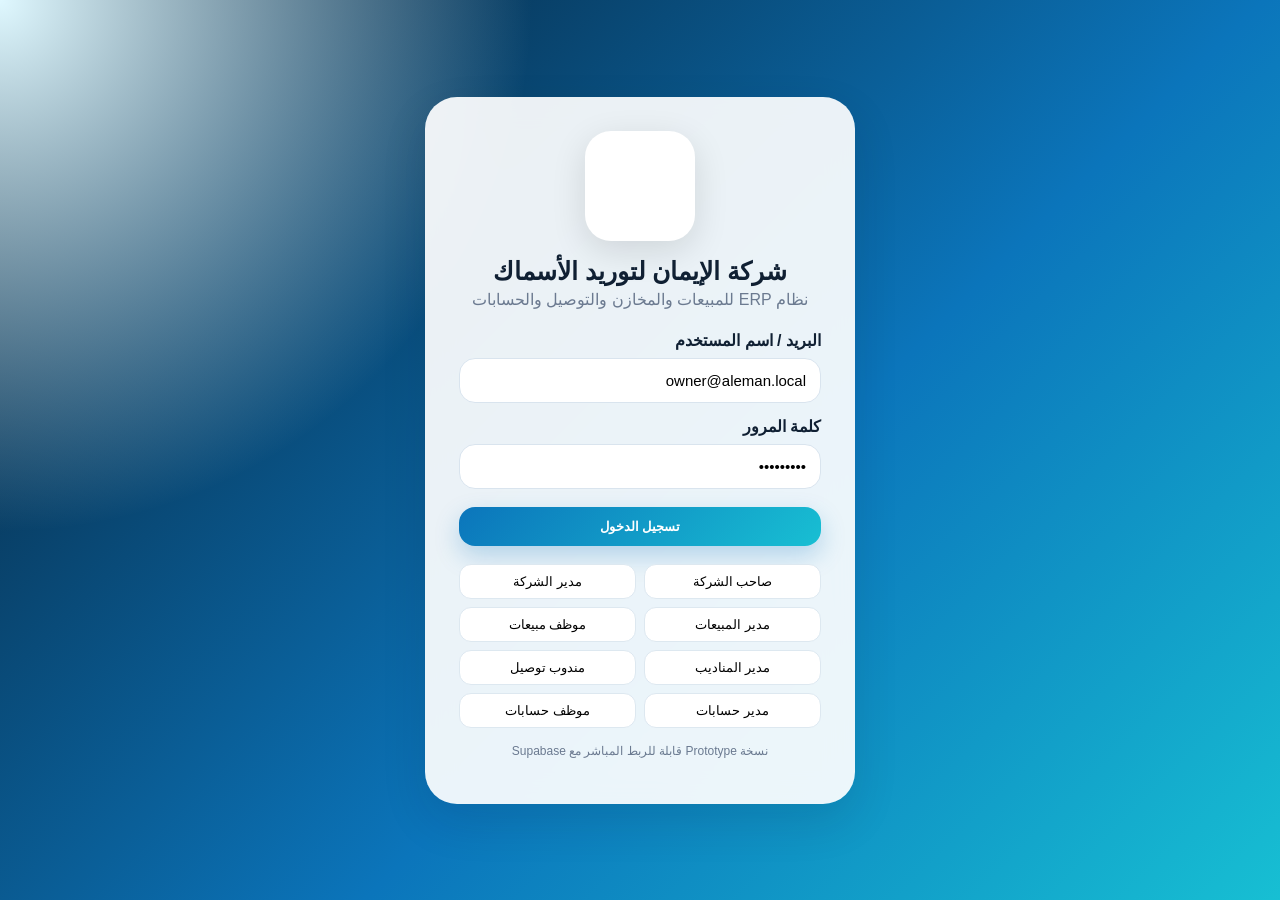
==== index.html @ 382d9df4 "Add files via upload" ====
<!doctype html><html lang="ar" dir="rtl"><head><meta charset="utf-8"><meta name="viewport" content="width=device-width,initial-scale=1"><title>شركة الإيمان | تسجيل الدخول</title><link rel="stylesheet" href="css/style.css"></head><body class="login-body"><main class="login-card"><div class="brand"><img src="assets/logo.png"><h1>شركة الإيمان لتوريد الأسماك</h1><p>نظام ERP للمبيعات والمخازن والتوصيل والحسابات</p></div><form id="loginForm"><label>البريد / اسم المستخدم</label><input class="input" id="username" value="owner@aleman.local"><label>كلمة المرور</label><input class="input" id="password" type="password" value="Owner@123"><button class="btn" style="width:100%;margin-top:18px">تسجيل الدخول</button></form><div class="demo-users" id="demoUsers"></div><p style="font-size:12px;color:#6b7a90;text-align:center;margin-top:16px">نسخة Prototype قابلة للربط المباشر مع Supabase</p></main><script src="js/data.js"></script><script src="js/login.js"></script></body></html>
---- css/style.css ----
:root{--navy:#071a2c;--blue:#0b75bb;--cyan:#18bfd3;--gold:#f2b84b;--bg:#f4f8fb;--card:#ffffff;--text:#102033;--muted:#6b7a90;--danger:#e5484d;--ok:#1ca672;--shadow:0 18px 45px rgba(7,26,44,.12);--radius:24px}*{box-sizing:border-box}body{margin:0;font-family:Tahome,Arial,'Segoe UI',sans-serif;background:var(--bg);color:var(--text);direction:rtl}a{color:inherit;text-decoration:none}.login-body{min-height:100vh;display:grid;place-items:center;background:radial-gradient(circle at top left,#dff8ff,transparent 34%),linear-gradient(135deg,#071a2c,#0b75bb 58%,#17bfd3)}.login-card{width:min(430px,92vw);background:rgba(255,255,255,.92);padding:34px;border-radius:32px;box-shadow:var(--shadow);backdrop-filter:blur(14px)}.brand{text-align:center}.brand img{width:110px;height:110px;object-fit:contain;border-radius:26px;background:#fff;padding:10px;box-shadow:0 10px 35px rgba(0,0,0,.12)}.brand h1{margin:12px 0 4px;font-size:25px}.brand p{margin:0 0 22px;color:var(--muted)}label{display:block;margin:14px 0 8px;font-weight:700}.input,select,textarea{width:100%;border:1px solid #d9e4ee;background:#fff;border-radius:16px;padding:13px 14px;font-size:15px;outline:none}textarea{min-height:88px}.btn{border:0;border-radius:16px;padding:12px 18px;font-weight:800;cursor:pointer;background:linear-gradient(135deg,var(--blue),var(--cyan));color:white;box-shadow:0 10px 25px rgba(11,117,187,.25)}.btn.secondary{background:#edf4f9;color:var(--navy);box-shadow:none}.btn.gold{background:linear-gradient(135deg,#f2b84b,#f59e0b);color:#061323}.btn.danger{background:var(--danger)}.demo-users{display:grid;grid-template-columns:repeat(2,1fr);gap:8px;margin-top:18px}.demo-users button{padding:9px;border:1px solid #dde8f0;background:#fff;border-radius:12px;cursor:pointer}.app{display:grid;grid-template-columns:292px 1fr;min-height:100vh}.sidebar{background:linear-gradient(180deg,var(--navy),#082c4c);color:white;padding:22px;position:sticky;top:0;height:100vh;overflow:auto}.side-logo{display:flex;align-items:center;gap:12px;margin-bottom:24px}.side-logo img{width:56px;height:56px;object-fit:contain;background:white;border-radius:16px;padding:6px}.side-logo h2{font-size:17px;margin:0}.side-logo span{font-size:12px;color:#a9d7f4}.nav{display:grid;gap:7px}.nav button{width:100%;border:0;background:transparent;color:#d8edf9;text-align:right;border-radius:16px;padding:12px 14px;cursor:pointer;font-weight:700}.nav button:hover,.nav button.active{background:rgba(255,255,255,.13);color:white}.main{padding:24px;overflow:hidden}.topbar{display:flex;justify-content:space-between;align-items:center;gap:14px;margin-bottom:20px}.topbar h1{margin:0;font-size:26px}.user-chip{display:flex;align-items:center;gap:10px;background:#fff;padding:10px 12px;border-radius:999px;box-shadow:var(--shadow)}.grid{display:grid;grid-template-columns:repeat(4,minmax(160px,1fr));gap:16px}.card{background:var(--card);border-radius:var(--radius);box-shadow:var(--shadow);padding:20px;border:1px solid #e9f0f6}.kpi strong{display:block;font-size:30px;margin-top:6px}.kpi span{color:var(--muted)}.section{display:none}.section.active{display:block}.toolbar{display:flex;gap:10px;flex-wrap:wrap;margin:14px 0}.table-wrap{overflow:auto;background:white;border-radius:22px;box-shadow:var(--shadow)}table{width:100%;border-collapse:collapse;min-width:860px}th,td{padding:13px 14px;border-bottom:1px solid #edf2f6;text-align:right;vertical-align:top}th{background:#f0f7fc;color:#0b3b5c;position:sticky;top:0}.badge{display:inline-flex;padding:5px 10px;border-radius:999px;font-size:12px;font-weight:800;background:#e6f7ff;color:#08719b}.badge.ok{background:#e8fff4;color:#0b8057}.badge.warn{background:#fff6dc;color:#966400}.badge.danger{background:#ffe9e9;color:#b4232a}.modal{position:fixed;inset:0;background:rgba(7,26,44,.55);display:none;place-items:center;padding:20px;z-index:9}.modal.show{display:grid}.modal-content{width:min(840px,96vw);max-height:90vh;overflow:auto;background:#fff;border-radius:28px;padding:22px;box-shadow:var(--shadow)}.form-grid{display:grid;grid-template-columns:repeat(2,1fr);gap:12px}.invoice-paper,.contract-paper{background:#fff;padding:34px;border-radius:12px;color:#111;max-width:900px;margin:auto}.print-only{display:none}@media(max-width:980px){.app{grid-template-columns:1fr}.sidebar{height:auto;position:relative;border-radius:0 0 28px 28px}.nav{grid-template-columns:repeat(2,1fr)}.main{padding:14px}.grid{grid-template-columns:repeat(2,1fr)}.topbar{align-items:flex-start;flex-direction:column}.form-grid{grid-template-columns:1fr}}@media(max-width:520px){.grid{grid-template-columns:1fr}.nav{grid-template-columns:1fr}.demo-users{grid-template-columns:1fr}.card{padding:16px}.topbar h1{font-size:21px}}@media print{body{background:white}.sidebar,.topbar,.toolbar,.no-print{display:none!important}.app{display:block}.main{padding:0}.section{display:block}.card{box-shadow:none;border:0}.print-only{display:block}.screen-only{display:none!important}.invoice-paper,.contract-paper{box-shadow:none;border:0;padding:0}table{min-width:0}th{position:static}}
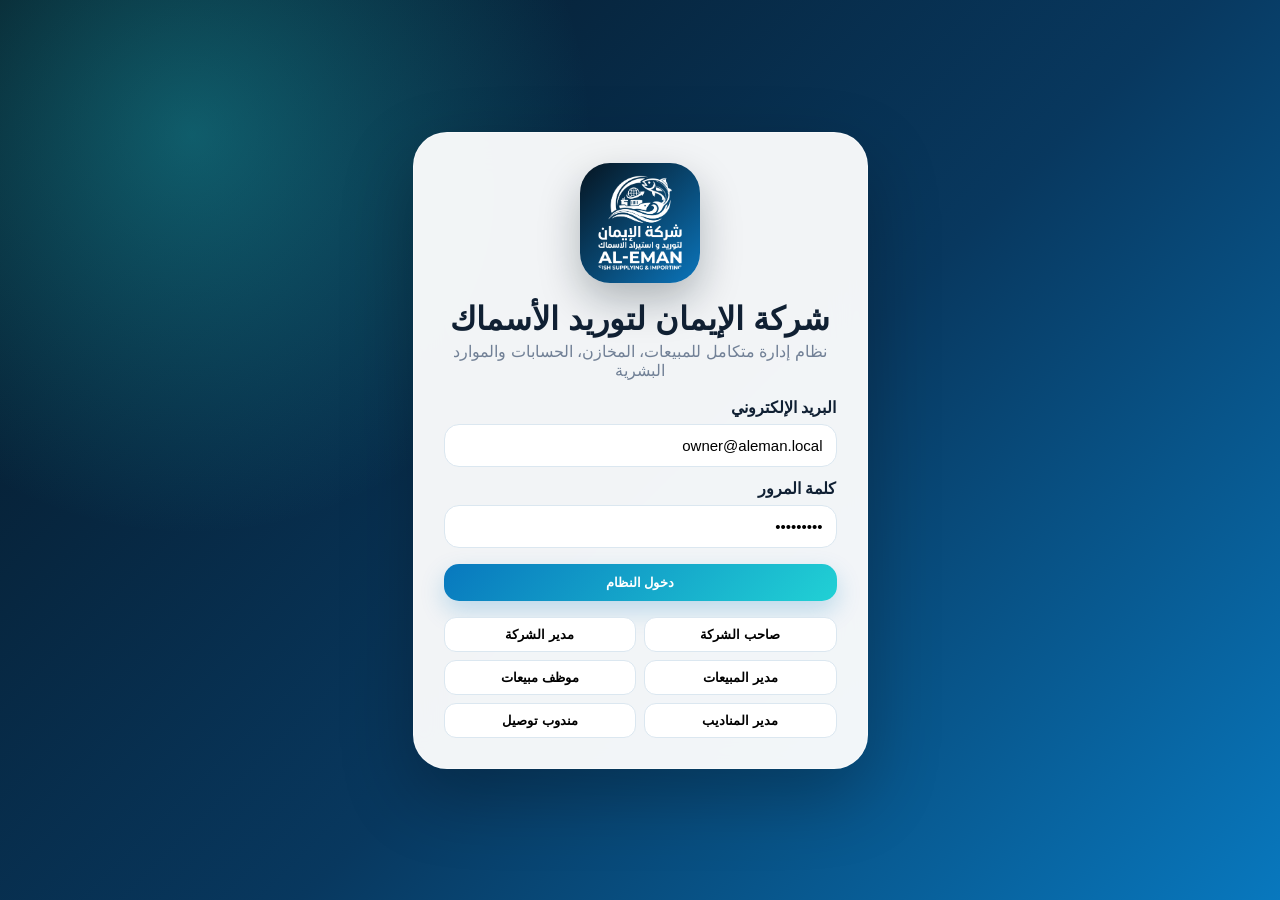
==== commit 5a504b7c: "Add files via upload" ====
--- a/index.html
+++ b/index.html
@@ -1 +1 @@
-<!doctype html><html lang="ar" dir="rtl"><head><meta charset="utf-8"><meta name="viewport" content="width=device-width,initial-scale=1"><title>شركة الإيمان | تسجيل الدخول</title><link rel="stylesheet" href="css/style.css"></head><body class="login-body"><main class="login-card"><div class="brand"><img src="assets/logo.png"><h1>شركة الإيمان لتوريد الأسماك</h1><p>نظام ERP للمبيعات والمخازن والتوصيل والحسابات</p></div><form id="loginForm"><label>البريد / اسم المستخدم</label><input class="input" id="username" value="owner@aleman.local"><label>كلمة المرور</label><input class="input" id="password" type="password" value="Owner@123"><button class="btn" style="width:100%;margin-top:18px">تسجيل الدخول</button></form><div class="demo-users" id="demoUsers"></div><p style="font-size:12px;color:#6b7a90;text-align:center;margin-top:16px">نسخة Prototype قابلة للربط المباشر مع Supabase</p></main><script src="js/data.js"></script><script src="js/login.js"></script></body></html>+<!doctype html><html lang="ar" dir="rtl"><head><meta charset="utf-8"><meta name="viewport" content="width=device-width,initial-scale=1"><title>الإيمان ERP | Login</title><link rel="stylesheet" href="css/style.css"></head><body class="login-body"><main class="login-card"><div class="brand"><img src="assets/logo.png"><h1>شركة الإيمان لتوريد الأسماك</h1><p>نظام إدارة متكامل للمبيعات، المخازن، الحسابات والموارد البشرية</p></div><form id="loginForm"><label>البريد الإلكتروني</label><input id="username" class="input" value="owner@aleman.local"><label>كلمة المرور</label><input id="password" class="input" type="password" value="Owner@123"><button class="btn" style="width:100%;margin-top:16px">دخول النظام</button></form><div id="demoUsers" class="demo-users"></div></main><script src="js/data.js"></script><script src="js/login.js"></script></body></html>
--- a/css/style.css
+++ b/css/style.css
@@ -1,2 +1,2 @@
 
-:root{--navy:#071a2c;--blue:#0b75bb;--cyan:#18bfd3;--gold:#f2b84b;--bg:#f4f8fb;--card:#ffffff;--text:#102033;--muted:#6b7a90;--danger:#e5484d;--ok:#1ca672;--shadow:0 18px 45px rgba(7,26,44,.12);--radius:24px}*{box-sizing:border-box}body{margin:0;font-family:Tahome,Arial,'Segoe UI',sans-serif;background:var(--bg);color:var(--text);direction:rtl}a{color:inherit;text-decoration:none}.login-body{min-height:100vh;display:grid;place-items:center;background:radial-gradient(circle at top left,#dff8ff,transparent 34%),linear-gradient(135deg,#071a2c,#0b75bb 58%,#17bfd3)}.login-card{width:min(430px,92vw);background:rgba(255,255,255,.92);padding:34px;border-radius:32px;box-shadow:var(--shadow);backdrop-filter:blur(14px)}.brand{text-align:center}.brand img{width:110px;height:110px;object-fit:contain;border-radius:26px;background:#fff;padding:10px;box-shadow:0 10px 35px rgba(0,0,0,.12)}.brand h1{margin:12px 0 4px;font-size:25px}.brand p{margin:0 0 22px;color:var(--muted)}label{display:block;margin:14px 0 8px;font-weight:700}.input,select,textarea{width:100%;border:1px solid #d9e4ee;background:#fff;border-radius:16px;padding:13px 14px;font-size:15px;outline:none}textarea{min-height:88px}.btn{border:0;border-radius:16px;padding:12px 18px;font-weight:800;cursor:pointer;background:linear-gradient(135deg,var(--blue),var(--cyan));color:white;box-shadow:0 10px 25px rgba(11,117,187,.25)}.btn.secondary{background:#edf4f9;color:var(--navy);box-shadow:none}.btn.gold{background:linear-gradient(135deg,#f2b84b,#f59e0b);color:#061323}.btn.danger{background:var(--danger)}.demo-users{display:grid;grid-template-columns:repeat(2,1fr);gap:8px;margin-top:18px}.demo-users button{padding:9px;border:1px solid #dde8f0;background:#fff;border-radius:12px;cursor:pointer}.app{display:grid;grid-template-columns:292px 1fr;min-height:100vh}.sidebar{background:linear-gradient(180deg,var(--navy),#082c4c);color:white;padding:22px;position:sticky;top:0;height:100vh;overflow:auto}.side-logo{display:flex;align-items:center;gap:12px;margin-bottom:24px}.side-logo img{width:56px;height:56px;object-fit:contain;background:white;border-radius:16px;padding:6px}.side-logo h2{font-size:17px;margin:0}.side-logo span{font-size:12px;color:#a9d7f4}.nav{display:grid;gap:7px}.nav button{width:100%;border:0;background:transparent;color:#d8edf9;text-align:right;border-radius:16px;padding:12px 14px;cursor:pointer;font-weight:700}.nav button:hover,.nav button.active{background:rgba(255,255,255,.13);color:white}.main{padding:24px;overflow:hidden}.topbar{display:flex;justify-content:space-between;align-items:center;gap:14px;margin-bottom:20px}.topbar h1{margin:0;font-size:26px}.user-chip{display:flex;align-items:center;gap:10px;background:#fff;padding:10px 12px;border-radius:999px;box-shadow:var(--shadow)}.grid{display:grid;grid-template-columns:repeat(4,minmax(160px,1fr));gap:16px}.card{background:var(--card);border-radius:var(--radius);box-shadow:var(--shadow);padding:20px;border:1px solid #e9f0f6}.kpi strong{display:block;font-size:30px;margin-top:6px}.kpi span{color:var(--muted)}.section{display:none}.section.active{display:block}.toolbar{display:flex;gap:10px;flex-wrap:wrap;margin:14px 0}.table-wrap{overflow:auto;background:white;border-radius:22px;box-shadow:var(--shadow)}table{width:100%;border-collapse:collapse;min-width:860px}th,td{padding:13px 14px;border-bottom:1px solid #edf2f6;text-align:right;vertical-align:top}th{background:#f0f7fc;color:#0b3b5c;position:sticky;top:0}.badge{display:inline-flex;padding:5px 10px;border-radius:999px;font-size:12px;font-weight:800;background:#e6f7ff;color:#08719b}.badge.ok{background:#e8fff4;color:#0b8057}.badge.warn{background:#fff6dc;color:#966400}.badge.danger{background:#ffe9e9;color:#b4232a}.modal{position:fixed;inset:0;background:rgba(7,26,44,.55);display:none;place-items:center;padding:20px;z-index:9}.modal.show{display:grid}.modal-content{width:min(840px,96vw);max-height:90vh;overflow:auto;background:#fff;border-radius:28px;padding:22px;box-shadow:var(--shadow)}.form-grid{display:grid;grid-template-columns:repeat(2,1fr);gap:12px}.invoice-paper,.contract-paper{background:#fff;padding:34px;border-radius:12px;color:#111;max-width:900px;margin:auto}.print-only{display:none}@media(max-width:980px){.app{grid-template-columns:1fr}.sidebar{height:auto;position:relative;border-radius:0 0 28px 28px}.nav{grid-template-columns:repeat(2,1fr)}.main{padding:14px}.grid{grid-template-columns:repeat(2,1fr)}.topbar{align-items:flex-start;flex-direction:column}.form-grid{grid-template-columns:1fr}}@media(max-width:520px){.grid{grid-template-columns:1fr}.nav{grid-template-columns:1fr}.demo-users{grid-template-columns:1fr}.card{padding:16px}.topbar h1{font-size:21px}}@media print{body{background:white}.sidebar,.topbar,.toolbar,.no-print{display:none!important}.app{display:block}.main{padding:0}.section{display:block}.card{box-shadow:none;border:0}.print-only{display:block}.screen-only{display:none!important}.invoice-paper,.contract-paper{box-shadow:none;border:0;padding:0}table{min-width:0}th{position:static}}
+:root{--ink:#061521;--navy:#071b31;--blue:#0878be;--aqua:#21d1d5;--gold:#f5bd4b;--bg:#f4f8fb;--card:#fff;--muted:#718096;--line:#e6eef5;--ok:#12a76b;--bad:#e5484d;--warn:#d99000;--shadow:0 18px 50px rgba(7,27,49,.12);--radius:24px}*{box-sizing:border-box}body{margin:0;font-family:'Segoe UI',Tahoma,Arial,sans-serif;background:linear-gradient(180deg,#f6fbff,#eef5f9);color:#102033;direction:rtl}button,input,select,textarea{font-family:inherit}.login-body{min-height:100vh;display:grid;place-items:center;padding:18px;background:radial-gradient(circle at 15% 15%,rgba(33,209,213,.35),transparent 30%),linear-gradient(135deg,#061521,#08385f 55%,#0878be)}.login-card{width:min(455px,96vw);background:rgba(255,255,255,.95);border:1px solid rgba(255,255,255,.45);padding:30px;border-radius:34px;box-shadow:0 28px 70px rgba(0,0,0,.25);backdrop-filter:blur(18px)}.brand{text-align:center}.brand img{width:120px;height:120px;object-fit:contain;background:linear-gradient(135deg,#061521,#0b75bb);border-radius:30px;padding:12px;box-shadow:0 18px 40px rgba(6,21,33,.28)}.brand h1{margin:13px 0 4px}.brand p{margin:0 0 18px;color:var(--muted)}label{display:block;margin:12px 0 7px;font-weight:800}.input,select,textarea{width:100%;border:1px solid #dbe7f0;background:#fff;border-radius:15px;padding:12px 13px;font-size:15px;outline:none}textarea{min-height:90px}.btn{border:0;border-radius:15px;padding:11px 16px;font-weight:900;cursor:pointer;color:white;background:linear-gradient(135deg,var(--blue),var(--aqua));box-shadow:0 10px 24px rgba(8,120,190,.23)}.btn.secondary{background:#edf5fa;color:var(--navy);box-shadow:none}.btn.gold{background:linear-gradient(135deg,#f5bd4b,#ef9200);color:#061521}.btn.danger{background:var(--bad)}.demo-users{display:grid;grid-template-columns:repeat(2,1fr);gap:8px;margin-top:16px}.demo-users button{border:1px solid #dbe7f0;background:#fff;padding:9px;border-radius:12px;cursor:pointer;font-weight:700}.app{display:grid;grid-template-columns:300px 1fr;min-height:100vh}.sidebar{height:100vh;position:sticky;top:0;overflow:auto;color:white;padding:22px;background:radial-gradient(circle at top right,rgba(33,209,213,.22),transparent 30%),linear-gradient(180deg,#061521,#082946)}.side-logo{display:flex;gap:12px;align-items:center;margin-bottom:22px}.side-logo img{width:62px;height:62px;object-fit:contain;background:linear-gradient(135deg,#061521,#0b75bb);border:1px solid rgba(255,255,255,.18);padding:7px;border-radius:18px}.side-logo h2{font-size:17px;margin:0}.side-logo span{display:block;color:#9edaf2;font-size:12px}.nav{display:grid;gap:7px}.nav button{border:0;background:transparent;color:#d5ebf7;text-align:right;border-radius:16px;padding:12px 14px;cursor:pointer;font-weight:800}.nav button:hover,.nav button.active{background:rgba(255,255,255,.12);color:#fff}.main{padding:24px;overflow:hidden}.topbar{display:flex;justify-content:space-between;align-items:center;gap:14px;margin-bottom:18px}.topbar h1{margin:0;font-size:27px}.chip{display:flex;align-items:center;gap:10px;background:#fff;border:1px solid var(--line);border-radius:999px;padding:9px 12px;box-shadow:var(--shadow)}.grid{display:grid;grid-template-columns:repeat(4,minmax(160px,1fr));gap:16px}.grid2{display:grid;grid-template-columns:1.1fr .9fr;gap:16px}.card{background:#fff;border:1px solid var(--line);border-radius:var(--radius);box-shadow:var(--shadow);padding:19px}.kpi span{color:var(--muted);font-weight:700}.kpi strong{display:block;font-size:30px;margin-top:6px}.section{display:none}.section.active{display:block}.toolbar{display:flex;gap:10px;flex-wrap:wrap;margin:13px 0}.table-wrap{overflow:auto;background:white;border:1px solid var(--line);border-radius:22px;box-shadow:var(--shadow)}table{width:100%;border-collapse:collapse;min-width:900px}th,td{padding:12px 13px;border-bottom:1px solid #edf2f6;text-align:right;vertical-align:top}th{background:#eef7fd;color:#06355a;font-weight:900;position:sticky;top:0}.badge{display:inline-flex;border-radius:999px;padding:5px 10px;font-size:12px;font-weight:900;background:#eaf7ff;color:#056b9b}.badge.ok{background:#e6fff4;color:#087850}.badge.warn{background:#fff4d6;color:#946000}.badge.danger{background:#ffe6e6;color:#b4232a}.modal{display:none;place-items:center;position:fixed;inset:0;background:rgba(6,21,33,.62);z-index:20;padding:18px}.modal.show{display:grid}.modal-content{background:#fff;width:min(950px,96vw);max-height:90vh;overflow:auto;border-radius:28px;padding:22px;box-shadow:0 25px 75px rgba(0,0,0,.3)}.form-grid{display:grid;grid-template-columns:repeat(2,1fr);gap:12px}.print-area{display:none}.paper{background:#fff;max-width:900px;margin:0 auto;padding:34px;color:#111}.paper-logo{width:95px;height:95px;object-fit:contain;background:linear-gradient(135deg,#061521,#0b75bb);padding:8px;border-radius:18px}.mini-chart{display:grid;gap:10px}.bar{height:12px;border-radius:20px;background:#e7f1f8;overflow:hidden}.bar i{display:block;height:100%;background:linear-gradient(90deg,var(--blue),var(--aqua))}.mobile-cards{display:none}@media(max-width:1000px){.app{grid-template-columns:1fr}.sidebar{height:auto;position:relative;border-radius:0 0 28px 28px}.nav{grid-template-columns:repeat(2,1fr)}.main{padding:14px}.grid{grid-template-columns:repeat(2,1fr)}.grid2{grid-template-columns:1fr}.form-grid{grid-template-columns:1fr}.topbar{align-items:flex-start;flex-direction:column}}@media(max-width:560px){.grid{grid-template-columns:1fr}.nav{grid-template-columns:1fr}.demo-users{grid-template-columns:1fr}.topbar h1{font-size:22px}.table-wrap table{display:none}.mobile-cards{display:grid;gap:12px}.mobile-cards .mcard{border:1px solid var(--line);border-radius:18px;padding:13px;background:white;box-shadow:var(--shadow)}}@media print{body{background:white}.sidebar,.topbar,.toolbar,.no-print,.section{display:none!important}.app{display:block}.main{padding:0}.print-area{display:block}.paper{padding:0}.paper table{min-width:0}.paper-logo{background:#06213a!important}th{position:static}}
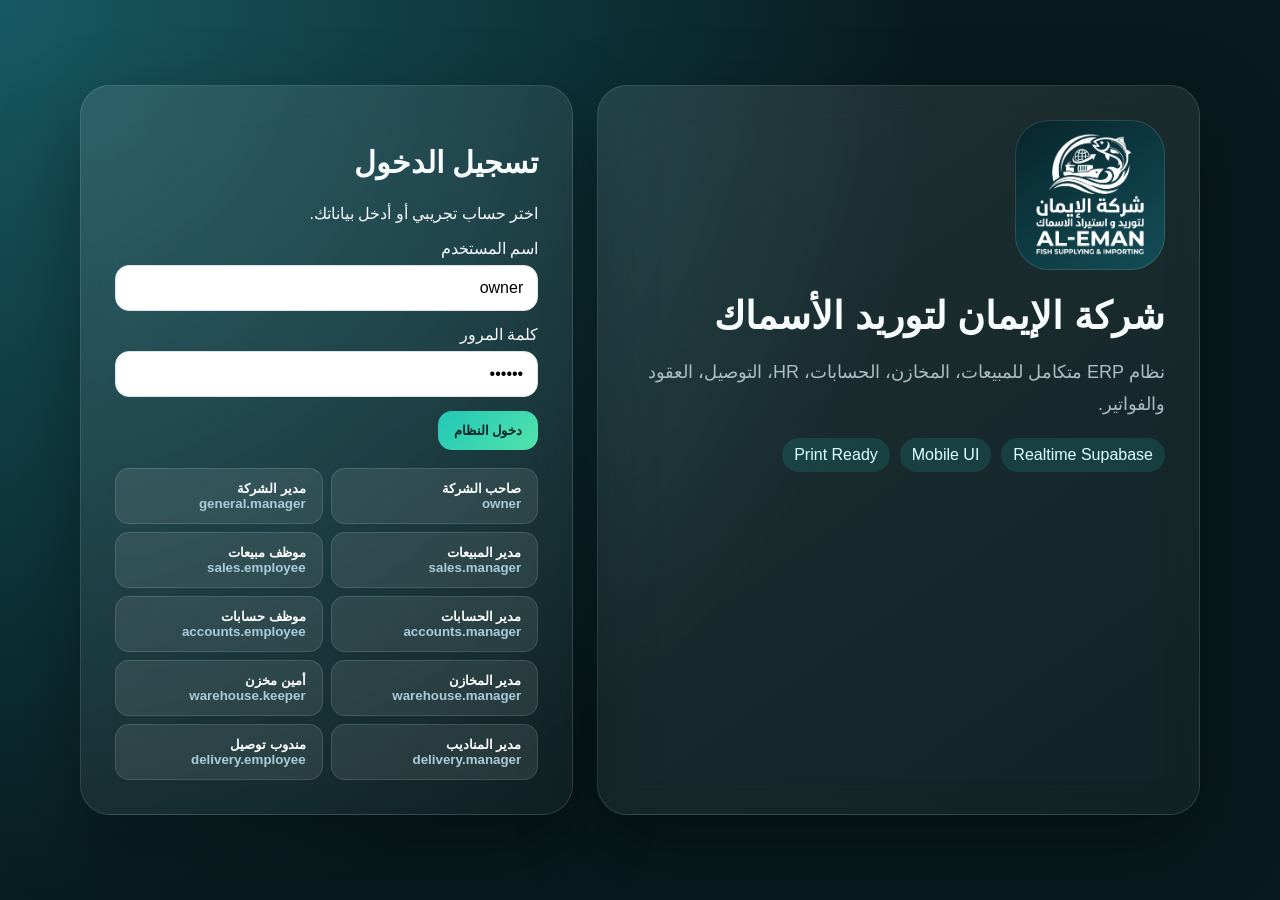
==== commit 0826cc6f: "Add files via upload" ====
--- a/index.html
+++ b/index.html
@@ -1 +1 @@
-<!doctype html><html lang="ar" dir="rtl"><head><meta charset="utf-8"><meta name="viewport" content="width=device-width,initial-scale=1"><title>الإيمان ERP | Login</title><link rel="stylesheet" href="css/style.css"></head><body class="login-body"><main class="login-card"><div class="brand"><img src="assets/logo.png"><h1>شركة الإيمان لتوريد الأسماك</h1><p>نظام إدارة متكامل للمبيعات، المخازن، الحسابات والموارد البشرية</p></div><form id="loginForm"><label>البريد الإلكتروني</label><input id="username" class="input" value="owner@aleman.local"><label>كلمة المرور</label><input id="password" class="input" type="password" value="Owner@123"><button class="btn" style="width:100%;margin-top:16px">دخول النظام</button></form><div id="demoUsers" class="demo-users"></div></main><script src="js/data.js"></script><script src="js/login.js"></script></body></html>+<!doctype html><html lang="ar" dir="rtl"><head><meta charset="utf-8"><meta name="viewport" content="width=device-width,initial-scale=1"><title>شركة الإيمان ERP</title><link rel="stylesheet" href="css/style.css"></head><body class="login-body"><main class="login-shell"><section class="brand-panel"><div class="logo-card"><img src="assets/logo.png" alt="شركة الإيمان"></div><h1>شركة الإيمان لتوريد الأسماك</h1><p>نظام ERP متكامل للمبيعات، المخازن، الحسابات، HR، التوصيل، العقود والفواتير.</p><div class="chips"><span>Realtime Supabase</span><span>Mobile UI</span><span>Print Ready</span></div></section><section class="login-card"><h2>تسجيل الدخول</h2><p>اختر حساب تجريبي أو أدخل بياناتك.</p><form id="loginForm"><label>اسم المستخدم</label><input id="username" value="owner" required><label>كلمة المرور</label><input id="password" type="password" value="123456" required><button>دخول النظام</button></form><div class="demo-users" id="demoUsers"></div></section></main><script src="js/seed-data.js"></script><script src="js/auth.js"></script></body></html>
--- a/css/style.css
+++ b/css/style.css
@@ -1,2 +1,4 @@
-
-:root{--ink:#061521;--navy:#071b31;--blue:#0878be;--aqua:#21d1d5;--gold:#f5bd4b;--bg:#f4f8fb;--card:#fff;--muted:#718096;--line:#e6eef5;--ok:#12a76b;--bad:#e5484d;--warn:#d99000;--shadow:0 18px 50px rgba(7,27,49,.12);--radius:24px}*{box-sizing:border-box}body{margin:0;font-family:'Segoe UI',Tahoma,Arial,sans-serif;background:linear-gradient(180deg,#f6fbff,#eef5f9);color:#102033;direction:rtl}button,input,select,textarea{font-family:inherit}.login-body{min-height:100vh;display:grid;place-items:center;padding:18px;background:radial-gradient(circle at 15% 15%,rgba(33,209,213,.35),transparent 30%),linear-gradient(135deg,#061521,#08385f 55%,#0878be)}.login-card{width:min(455px,96vw);background:rgba(255,255,255,.95);border:1px solid rgba(255,255,255,.45);padding:30px;border-radius:34px;box-shadow:0 28px 70px rgba(0,0,0,.25);backdrop-filter:blur(18px)}.brand{text-align:center}.brand img{width:120px;height:120px;object-fit:contain;background:linear-gradient(135deg,#061521,#0b75bb);border-radius:30px;padding:12px;box-shadow:0 18px 40px rgba(6,21,33,.28)}.brand h1{margin:13px 0 4px}.brand p{margin:0 0 18px;color:var(--muted)}label{display:block;margin:12px 0 7px;font-weight:800}.input,select,textarea{width:100%;border:1px solid #dbe7f0;background:#fff;border-radius:15px;padding:12px 13px;font-size:15px;outline:none}textarea{min-height:90px}.btn{border:0;border-radius:15px;padding:11px 16px;font-weight:900;cursor:pointer;color:white;background:linear-gradient(135deg,var(--blue),var(--aqua));box-shadow:0 10px 24px rgba(8,120,190,.23)}.btn.secondary{background:#edf5fa;color:var(--navy);box-shadow:none}.btn.gold{background:linear-gradient(135deg,#f5bd4b,#ef9200);color:#061521}.btn.danger{background:var(--bad)}.demo-users{display:grid;grid-template-columns:repeat(2,1fr);gap:8px;margin-top:16px}.demo-users button{border:1px solid #dbe7f0;background:#fff;padding:9px;border-radius:12px;cursor:pointer;font-weight:700}.app{display:grid;grid-template-columns:300px 1fr;min-height:100vh}.sidebar{height:100vh;position:sticky;top:0;overflow:auto;color:white;padding:22px;background:radial-gradient(circle at top right,rgba(33,209,213,.22),transparent 30%),linear-gradient(180deg,#061521,#082946)}.side-logo{display:flex;gap:12px;align-items:center;margin-bottom:22px}.side-logo img{width:62px;height:62px;object-fit:contain;background:linear-gradient(135deg,#061521,#0b75bb);border:1px solid rgba(255,255,255,.18);padding:7px;border-radius:18px}.side-logo h2{font-size:17px;margin:0}.side-logo span{display:block;color:#9edaf2;font-size:12px}.nav{display:grid;gap:7px}.nav button{border:0;background:transparent;color:#d5ebf7;text-align:right;border-radius:16px;padding:12px 14px;cursor:pointer;font-weight:800}.nav button:hover,.nav button.active{background:rgba(255,255,255,.12);color:#fff}.main{padding:24px;overflow:hidden}.topbar{display:flex;justify-content:space-between;align-items:center;gap:14px;margin-bottom:18px}.topbar h1{margin:0;font-size:27px}.chip{display:flex;align-items:center;gap:10px;background:#fff;border:1px solid var(--line);border-radius:999px;padding:9px 12px;box-shadow:var(--shadow)}.grid{display:grid;grid-template-columns:repeat(4,minmax(160px,1fr));gap:16px}.grid2{display:grid;grid-template-columns:1.1fr .9fr;gap:16px}.card{background:#fff;border:1px solid var(--line);border-radius:var(--radius);box-shadow:var(--shadow);padding:19px}.kpi span{color:var(--muted);font-weight:700}.kpi strong{display:block;font-size:30px;margin-top:6px}.section{display:none}.section.active{display:block}.toolbar{display:flex;gap:10px;flex-wrap:wrap;margin:13px 0}.table-wrap{overflow:auto;background:white;border:1px solid var(--line);border-radius:22px;box-shadow:var(--shadow)}table{width:100%;border-collapse:collapse;min-width:900px}th,td{padding:12px 13px;border-bottom:1px solid #edf2f6;text-align:right;vertical-align:top}th{background:#eef7fd;color:#06355a;font-weight:900;position:sticky;top:0}.badge{display:inline-flex;border-radius:999px;padding:5px 10px;font-size:12px;font-weight:900;background:#eaf7ff;color:#056b9b}.badge.ok{background:#e6fff4;color:#087850}.badge.warn{background:#fff4d6;color:#946000}.badge.danger{background:#ffe6e6;color:#b4232a}.modal{display:none;place-items:center;position:fixed;inset:0;background:rgba(6,21,33,.62);z-index:20;padding:18px}.modal.show{display:grid}.modal-content{background:#fff;width:min(950px,96vw);max-height:90vh;overflow:auto;border-radius:28px;padding:22px;box-shadow:0 25px 75px rgba(0,0,0,.3)}.form-grid{display:grid;grid-template-columns:repeat(2,1fr);gap:12px}.print-area{display:none}.paper{background:#fff;max-width:900px;margin:0 auto;padding:34px;color:#111}.paper-logo{width:95px;height:95px;object-fit:contain;background:linear-gradient(135deg,#061521,#0b75bb);padding:8px;border-radius:18px}.mini-chart{display:grid;gap:10px}.bar{height:12px;border-radius:20px;background:#e7f1f8;overflow:hidden}.bar i{display:block;height:100%;background:linear-gradient(90deg,var(--blue),var(--aqua))}.mobile-cards{display:none}@media(max-width:1000px){.app{grid-template-columns:1fr}.sidebar{height:auto;position:relative;border-radius:0 0 28px 28px}.nav{grid-template-columns:repeat(2,1fr)}.main{padding:14px}.grid{grid-template-columns:repeat(2,1fr)}.grid2{grid-template-columns:1fr}.form-grid{grid-template-columns:1fr}.topbar{align-items:flex-start;flex-direction:column}}@media(max-width:560px){.grid{grid-template-columns:1fr}.nav{grid-template-columns:1fr}.demo-users{grid-template-columns:1fr}.topbar h1{font-size:22px}.table-wrap table{display:none}.mobile-cards{display:grid;gap:12px}.mobile-cards .mcard{border:1px solid var(--line);border-radius:18px;padding:13px;background:white;box-shadow:var(--shadow)}}@media print{body{background:white}.sidebar,.topbar,.toolbar,.no-print,.section{display:none!important}.app{display:block}.main{padding:0}.print-area{display:block}.paper{padding:0}.paper table{min-width:0}.paper-logo{background:#06213a!important}th{position:static}}
+:root{--bg:#071a1d;--panel:#0b2a2f;--panel2:#103941;--accent:#22c7b8;--accent2:#f4c95d;--text:#f7fbfb;--muted:#a9c0c4;--danger:#ff6b6b;--ok:#53d769;--card:#ffffff;--ink:#102327}*{box-sizing:border-box}body{margin:0;font-family:"Tahoma","Arial",sans-serif;background:#eef5f6;color:var(--ink)}.login-body{min-height:100vh;background:radial-gradient(circle at top left,#185963,#071a1d 60%);color:var(--text);display:grid;place-items:center}.login-shell{width:min(1120px,94vw);display:grid;grid-template-columns:1.1fr .9fr;gap:24px}.brand-panel,.login-card{border:1px solid rgba(255,255,255,.12);background:linear-gradient(145deg,rgba(255,255,255,.10),rgba(255,255,255,.04));backdrop-filter:blur(18px);border-radius:30px;padding:34px;box-shadow:0 30px 80px rgba(0,0,0,.35)}.logo-card{width:150px;height:150px;border-radius:34px;background:linear-gradient(145deg,#08252b,#134e58);display:grid;place-items:center;box-shadow:inset 0 0 0 1px rgba(255,255,255,.13)}.logo-card img,.side-logo img{max-width:82%;max-height:82%;object-fit:contain}.brand-panel h1{font-size:38px;margin:24px 0 12px}.brand-panel p{color:var(--muted);font-size:18px;line-height:1.8}.chips{display:flex;gap:10px;flex-wrap:wrap}.chips span,.badge{padding:8px 12px;border-radius:99px;background:rgba(34,199,184,.15);color:#dff}.login-card h2{font-size:30px}.login-card input,.field input,.field select,.field textarea{width:100%;padding:13px 14px;border-radius:14px;border:1px solid #d9e4e7;background:#fff;margin:7px 0 14px;font:inherit}.login-card button,.primary,.secondary,.danger{border:0;border-radius:14px;padding:12px 16px;font-weight:700;cursor:pointer}.login-card button,.primary{background:linear-gradient(135deg,var(--accent),#51e3aa);color:#062225}.secondary{background:#e8f2f3}.danger{background:#ffe2e2;color:#9a1d1d}.demo-users{display:grid;grid-template-columns:1fr 1fr;gap:8px;margin-top:18px}.demo-users button{text-align:right;background:rgba(255,255,255,.09);color:white;border:1px solid rgba(255,255,255,.12)}.demo-users span{display:block;color:#acd}.app{display:grid;grid-template-columns:280px 1fr;min-height:100vh}.sidebar{background:linear-gradient(180deg,#071a1d,#0c2d33);color:white;padding:18px;position:sticky;top:0;height:100vh}.side-logo{display:flex;gap:12px;align-items:center;margin-bottom:22px}.side-logo img{width:62px;height:62px;border-radius:18px;background:#123b42;padding:8px}.side-logo small{display:block;color:#a9c0c4}.sidebar nav{display:grid;gap:8px}.sidebar nav button,.logout{width:100%;text-align:right;border:0;background:transparent;color:#d9eeee;border-radius:14px;padding:12px;cursor:pointer}.sidebar nav button.active,.sidebar nav button:hover{background:rgba(34,199,184,.14);color:white}.logout{margin-top:20px;background:rgba(255,255,255,.08)}.main{padding:22px}.topbar{display:flex;align-items:center;justify-content:space-between;background:white;border-radius:24px;padding:18px 22px;box-shadow:0 10px 30px rgba(16,35,39,.08);margin-bottom:18px}.topbar h1{margin:0}.topbar p{margin:6px 0 0;color:#6b7e82}.menu{display:none}.user-pill{background:#eef8f7;border-radius:99px;padding:10px 16px}.grid{display:grid;grid-template-columns:repeat(4,1fr);gap:16px}.card{background:white;border-radius:24px;padding:18px;box-shadow:0 10px 28px rgba(16,35,39,.08);border:1px solid #e6eff1}.stat b{font-size:28px;display:block}.stat span{color:#698}.section-title{display:flex;justify-content:space-between;align-items:center;margin:18px 0 12px}.table-wrap{overflow:auto;background:white;border-radius:22px;box-shadow:0 10px 28px rgba(16,35,39,.08)}table{width:100%;border-collapse:collapse;min-width:820px}th,td{padding:12px;border-bottom:1px solid #edf3f4;text-align:right}th{background:#f5fafb;color:#315057}.actions{display:flex;gap:8px;flex-wrap:wrap}.form-grid{display:grid;grid-template-columns:repeat(3,1fr);gap:14px}.modal{position:fixed;inset:0;background:rgba(0,0,0,.5);display:grid;place-items:center;z-index:9}.modal-card{width:min(980px,94vw);max-height:90vh;overflow:auto;background:white;border-radius:26px;padding:22px}.order-lines{display:grid;gap:10px}.line{display:grid;grid-template-columns:2fr 1fr 1fr auto;gap:10px;align-items:end}.print-doc{background:white;color:#111;padding:35px;direction:rtl;font-family:Arial;max-width:900px;margin:auto}.print-head{display:flex;justify-content:space-between;border-bottom:3px solid #111;padding-bottom:15px}.print-logo{background:#123b42;border-radius:14px;padding:8px;width:90px;height:90px;object-fit:contain}.signature{display:flex;justify-content:space-between;margin-top:60px}.mobile-cards{display:none}.low{color:#d9822b;font-weight:bold}.ok{color:#148b38;font-weight:bold}@media print{body>*:not(#printArea){display:none!important}#printArea{display:block}.print-doc{box-shadow:none;max-width:none}.no-print{display:none!important}}#printArea{display:none}@media(max-width:900px){.login-shell,.app{grid-template-columns:1fr}.sidebar{position:fixed;right:-300px;z-index:8;transition:.25s}.open .sidebar{right:0}.main{padding:12px}.menu{display:block}.grid{grid-template-columns:1fr 1fr}.form-grid{grid-template-columns:1fr}.login-shell{padding:16px}.demo-users{grid-template-columns:1fr}.brand-panel h1{font-size:28px}.table-wrap table{display:none}.mobile-cards{display:grid;gap:12px}.topbar{gap:10px}.user-pill{display:none}.line{grid-template-columns:1fr}}
+/* V4 SMART PROFILE + CRUD */
+.profile-chip{display:flex;align-items:center;gap:10px;background:#f0fbfa;border:1px solid #d8eeec;border-radius:18px;padding:8px 12px;cursor:pointer;min-width:210px}
+.profile-chip img,.avatar-sm{width:44px;height:44px;border-radius:14px;object-fit:cover;background:#0b2a2f;padding:3px}.profile-chip small{display:block;color:#60777b;margin-top:3px}.profile-card{display:grid;grid-template-columns:120px 1fr;gap:18px;align-items:center}.profile-card img{width:110px;height:110px;border-radius:28px;object-fit:cover;background:#0b2a2f;padding:6px}.smart-note{background:#f5fbfc;border:1px solid #dceff1;border-radius:18px;padding:14px;margin:12px 0;color:#315057}.audit{font-size:12px;color:#6b7e82}.soft-delete{opacity:.55}.crud-actions button{padding:8px 10px;border-radius:10px}.danger-outline{background:white;color:#a40000;border:1px solid #ffc5c5}.tiny{font-size:12px;padding:6px 9px}.topbar .menu{border:0;border-radius:12px;padding:10px 12px}.user-pill{display:none!important}@media(max-width:900px){.profile-chip{min-width:auto}.profile-chip div{display:none}.profile-chip img{width:38px;height:38px}.profile-card{grid-template-columns:1fr;text-align:center}.profile-card img{margin:auto}}
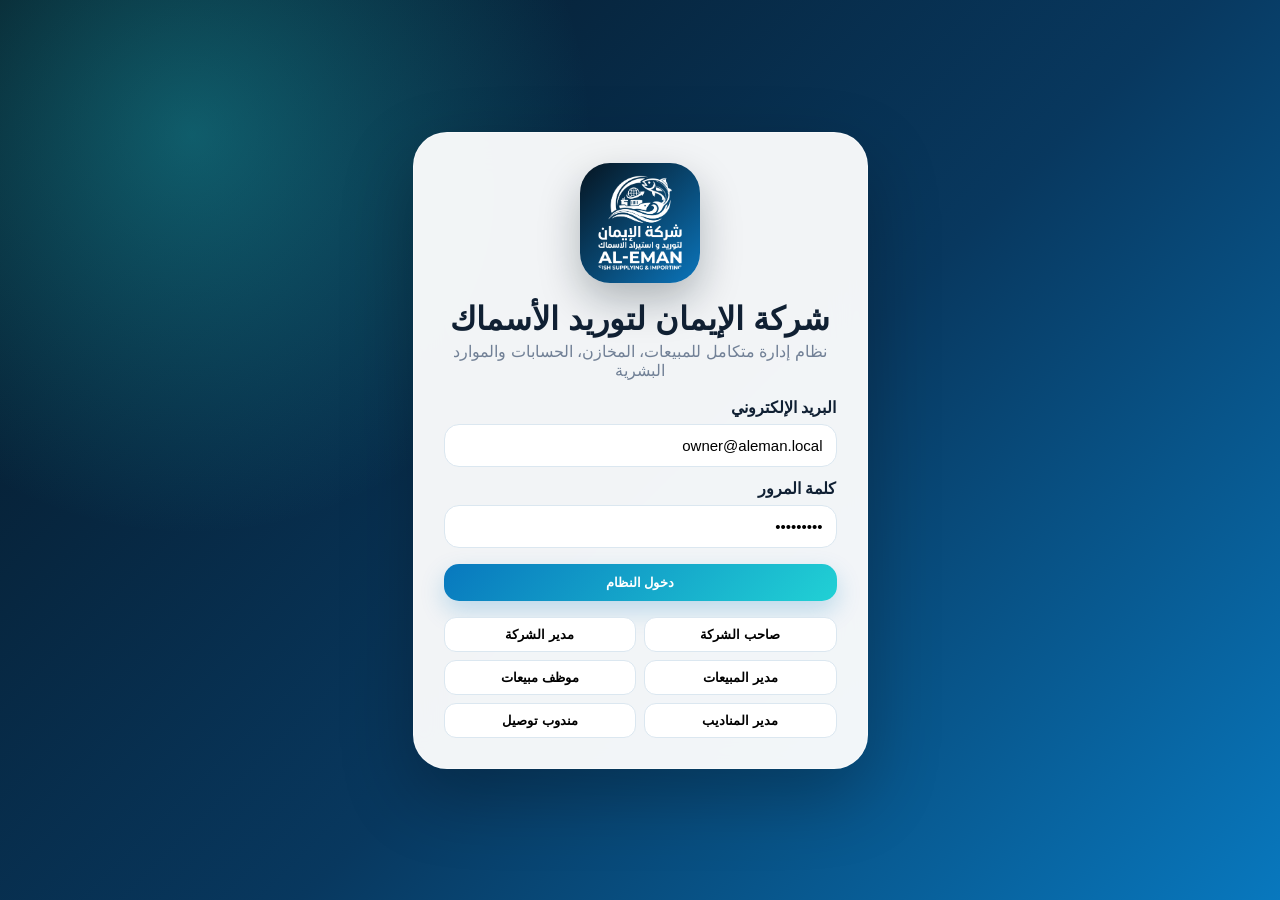
==== commit d567e5b0: "Add files via upload" ====
--- a/index.html
+++ b/index.html
@@ -1 +1 @@
-<!doctype html><html lang="ar" dir="rtl"><head><meta charset="utf-8"><meta name="viewport" content="width=device-width,initial-scale=1"><title>شركة الإيمان ERP</title><link rel="stylesheet" href="css/style.css"></head><body class="login-body"><main class="login-shell"><section class="brand-panel"><div class="logo-card"><img src="assets/logo.png" alt="شركة الإيمان"></div><h1>شركة الإيمان لتوريد الأسماك</h1><p>نظام ERP متكامل للمبيعات، المخازن، الحسابات، HR، التوصيل، العقود والفواتير.</p><div class="chips"><span>Realtime Supabase</span><span>Mobile UI</span><span>Print Ready</span></div></section><section class="login-card"><h2>تسجيل الدخول</h2><p>اختر حساب تجريبي أو أدخل بياناتك.</p><form id="loginForm"><label>اسم المستخدم</label><input id="username" value="owner" required><label>كلمة المرور</label><input id="password" type="password" value="123456" required><button>دخول النظام</button></form><div class="demo-users" id="demoUsers"></div></section></main><script src="js/seed-data.js"></script><script src="js/auth.js"></script></body></html>+<!doctype html><html lang="ar" dir="rtl"><head><meta charset="utf-8"><meta name="viewport" content="width=device-width,initial-scale=1"><title>الإيمان ERP | Login</title><link rel="stylesheet" href="css/style.css"></head><body class="login-body"><main class="login-card"><div class="brand"><img src="assets/logo.png"><h1>شركة الإيمان لتوريد الأسماك</h1><p>نظام إدارة متكامل للمبيعات، المخازن، الحسابات والموارد البشرية</p></div><form id="loginForm"><label>البريد الإلكتروني</label><input id="username" class="input" value="owner@aleman.local"><label>كلمة المرور</label><input id="password" class="input" type="password" value="Owner@123"><button class="btn" style="width:100%;margin-top:16px">دخول النظام</button></form><div id="demoUsers" class="demo-users"></div></main><script src="js/data.js"></script><script src="js/login.js"></script></body></html>
--- a/css/style.css
+++ b/css/style.css
@@ -1,4 +1,5 @@
-:root{--bg:#071a1d;--panel:#0b2a2f;--panel2:#103941;--accent:#22c7b8;--accent2:#f4c95d;--text:#f7fbfb;--muted:#a9c0c4;--danger:#ff6b6b;--ok:#53d769;--card:#ffffff;--ink:#102327}*{box-sizing:border-box}body{margin:0;font-family:"Tahoma","Arial",sans-serif;background:#eef5f6;color:var(--ink)}.login-body{min-height:100vh;background:radial-gradient(circle at top left,#185963,#071a1d 60%);color:var(--text);display:grid;place-items:center}.login-shell{width:min(1120px,94vw);display:grid;grid-template-columns:1.1fr .9fr;gap:24px}.brand-panel,.login-card{border:1px solid rgba(255,255,255,.12);background:linear-gradient(145deg,rgba(255,255,255,.10),rgba(255,255,255,.04));backdrop-filter:blur(18px);border-radius:30px;padding:34px;box-shadow:0 30px 80px rgba(0,0,0,.35)}.logo-card{width:150px;height:150px;border-radius:34px;background:linear-gradient(145deg,#08252b,#134e58);display:grid;place-items:center;box-shadow:inset 0 0 0 1px rgba(255,255,255,.13)}.logo-card img,.side-logo img{max-width:82%;max-height:82%;object-fit:contain}.brand-panel h1{font-size:38px;margin:24px 0 12px}.brand-panel p{color:var(--muted);font-size:18px;line-height:1.8}.chips{display:flex;gap:10px;flex-wrap:wrap}.chips span,.badge{padding:8px 12px;border-radius:99px;background:rgba(34,199,184,.15);color:#dff}.login-card h2{font-size:30px}.login-card input,.field input,.field select,.field textarea{width:100%;padding:13px 14px;border-radius:14px;border:1px solid #d9e4e7;background:#fff;margin:7px 0 14px;font:inherit}.login-card button,.primary,.secondary,.danger{border:0;border-radius:14px;padding:12px 16px;font-weight:700;cursor:pointer}.login-card button,.primary{background:linear-gradient(135deg,var(--accent),#51e3aa);color:#062225}.secondary{background:#e8f2f3}.danger{background:#ffe2e2;color:#9a1d1d}.demo-users{display:grid;grid-template-columns:1fr 1fr;gap:8px;margin-top:18px}.demo-users button{text-align:right;background:rgba(255,255,255,.09);color:white;border:1px solid rgba(255,255,255,.12)}.demo-users span{display:block;color:#acd}.app{display:grid;grid-template-columns:280px 1fr;min-height:100vh}.sidebar{background:linear-gradient(180deg,#071a1d,#0c2d33);color:white;padding:18px;position:sticky;top:0;height:100vh}.side-logo{display:flex;gap:12px;align-items:center;margin-bottom:22px}.side-logo img{width:62px;height:62px;border-radius:18px;background:#123b42;padding:8px}.side-logo small{display:block;color:#a9c0c4}.sidebar nav{display:grid;gap:8px}.sidebar nav button,.logout{width:100%;text-align:right;border:0;background:transparent;color:#d9eeee;border-radius:14px;padding:12px;cursor:pointer}.sidebar nav button.active,.sidebar nav button:hover{background:rgba(34,199,184,.14);color:white}.logout{margin-top:20px;background:rgba(255,255,255,.08)}.main{padding:22px}.topbar{display:flex;align-items:center;justify-content:space-between;background:white;border-radius:24px;padding:18px 22px;box-shadow:0 10px 30px rgba(16,35,39,.08);margin-bottom:18px}.topbar h1{margin:0}.topbar p{margin:6px 0 0;color:#6b7e82}.menu{display:none}.user-pill{background:#eef8f7;border-radius:99px;padding:10px 16px}.grid{display:grid;grid-template-columns:repeat(4,1fr);gap:16px}.card{background:white;border-radius:24px;padding:18px;box-shadow:0 10px 28px rgba(16,35,39,.08);border:1px solid #e6eff1}.stat b{font-size:28px;display:block}.stat span{color:#698}.section-title{display:flex;justify-content:space-between;align-items:center;margin:18px 0 12px}.table-wrap{overflow:auto;background:white;border-radius:22px;box-shadow:0 10px 28px rgba(16,35,39,.08)}table{width:100%;border-collapse:collapse;min-width:820px}th,td{padding:12px;border-bottom:1px solid #edf3f4;text-align:right}th{background:#f5fafb;color:#315057}.actions{display:flex;gap:8px;flex-wrap:wrap}.form-grid{display:grid;grid-template-columns:repeat(3,1fr);gap:14px}.modal{position:fixed;inset:0;background:rgba(0,0,0,.5);display:grid;place-items:center;z-index:9}.modal-card{width:min(980px,94vw);max-height:90vh;overflow:auto;background:white;border-radius:26px;padding:22px}.order-lines{display:grid;gap:10px}.line{display:grid;grid-template-columns:2fr 1fr 1fr auto;gap:10px;align-items:end}.print-doc{background:white;color:#111;padding:35px;direction:rtl;font-family:Arial;max-width:900px;margin:auto}.print-head{display:flex;justify-content:space-between;border-bottom:3px solid #111;padding-bottom:15px}.print-logo{background:#123b42;border-radius:14px;padding:8px;width:90px;height:90px;object-fit:contain}.signature{display:flex;justify-content:space-between;margin-top:60px}.mobile-cards{display:none}.low{color:#d9822b;font-weight:bold}.ok{color:#148b38;font-weight:bold}@media print{body>*:not(#printArea){display:none!important}#printArea{display:block}.print-doc{box-shadow:none;max-width:none}.no-print{display:none!important}}#printArea{display:none}@media(max-width:900px){.login-shell,.app{grid-template-columns:1fr}.sidebar{position:fixed;right:-300px;z-index:8;transition:.25s}.open .sidebar{right:0}.main{padding:12px}.menu{display:block}.grid{grid-template-columns:1fr 1fr}.form-grid{grid-template-columns:1fr}.login-shell{padding:16px}.demo-users{grid-template-columns:1fr}.brand-panel h1{font-size:28px}.table-wrap table{display:none}.mobile-cards{display:grid;gap:12px}.topbar{gap:10px}.user-pill{display:none}.line{grid-template-columns:1fr}}
-/* V4 SMART PROFILE + CRUD */
-.profile-chip{display:flex;align-items:center;gap:10px;background:#f0fbfa;border:1px solid #d8eeec;border-radius:18px;padding:8px 12px;cursor:pointer;min-width:210px}
-.profile-chip img,.avatar-sm{width:44px;height:44px;border-radius:14px;object-fit:cover;background:#0b2a2f;padding:3px}.profile-chip small{display:block;color:#60777b;margin-top:3px}.profile-card{display:grid;grid-template-columns:120px 1fr;gap:18px;align-items:center}.profile-card img{width:110px;height:110px;border-radius:28px;object-fit:cover;background:#0b2a2f;padding:6px}.smart-note{background:#f5fbfc;border:1px solid #dceff1;border-radius:18px;padding:14px;margin:12px 0;color:#315057}.audit{font-size:12px;color:#6b7e82}.soft-delete{opacity:.55}.crud-actions button{padding:8px 10px;border-radius:10px}.danger-outline{background:white;color:#a40000;border:1px solid #ffc5c5}.tiny{font-size:12px;padding:6px 9px}.topbar .menu{border:0;border-radius:12px;padding:10px 12px}.user-pill{display:none!important}@media(max-width:900px){.profile-chip{min-width:auto}.profile-chip div{display:none}.profile-chip img{width:38px;height:38px}.profile-card{grid-template-columns:1fr;text-align:center}.profile-card img{margin:auto}}
+
+:root{--ink:#061521;--navy:#071b31;--blue:#0878be;--aqua:#21d1d5;--gold:#f5bd4b;--bg:#f4f8fb;--card:#fff;--muted:#718096;--line:#e6eef5;--ok:#12a76b;--bad:#e5484d;--warn:#d99000;--shadow:0 18px 50px rgba(7,27,49,.12);--radius:24px}*{box-sizing:border-box}body{margin:0;font-family:'Segoe UI',Tahoma,Arial,sans-serif;background:linear-gradient(180deg,#f6fbff,#eef5f9);color:#102033;direction:rtl}button,input,select,textarea{font-family:inherit}.login-body{min-height:100vh;display:grid;place-items:center;padding:18px;background:radial-gradient(circle at 15% 15%,rgba(33,209,213,.35),transparent 30%),linear-gradient(135deg,#061521,#08385f 55%,#0878be)}.login-card{width:min(455px,96vw);background:rgba(255,255,255,.95);border:1px solid rgba(255,255,255,.45);padding:30px;border-radius:34px;box-shadow:0 28px 70px rgba(0,0,0,.25);backdrop-filter:blur(18px)}.brand{text-align:center}.brand img{width:120px;height:120px;object-fit:contain;background:linear-gradient(135deg,#061521,#0b75bb);border-radius:30px;padding:12px;box-shadow:0 18px 40px rgba(6,21,33,.28)}.brand h1{margin:13px 0 4px}.brand p{margin:0 0 18px;color:var(--muted)}label{display:block;margin:12px 0 7px;font-weight:800}.input,select,textarea{width:100%;border:1px solid #dbe7f0;background:#fff;border-radius:15px;padding:12px 13px;font-size:15px;outline:none}textarea{min-height:90px}.btn{border:0;border-radius:15px;padding:11px 16px;font-weight:900;cursor:pointer;color:white;background:linear-gradient(135deg,var(--blue),var(--aqua));box-shadow:0 10px 24px rgba(8,120,190,.23)}.btn.secondary{background:#edf5fa;color:var(--navy);box-shadow:none}.btn.gold{background:linear-gradient(135deg,#f5bd4b,#ef9200);color:#061521}.btn.danger{background:var(--bad)}.demo-users{display:grid;grid-template-columns:repeat(2,1fr);gap:8px;margin-top:16px}.demo-users button{border:1px solid #dbe7f0;background:#fff;padding:9px;border-radius:12px;cursor:pointer;font-weight:700}.app{display:grid;grid-template-columns:300px 1fr;min-height:100vh}.sidebar{height:100vh;position:sticky;top:0;overflow:auto;color:white;padding:22px;background:radial-gradient(circle at top right,rgba(33,209,213,.22),transparent 30%),linear-gradient(180deg,#061521,#082946)}.side-logo{display:flex;gap:12px;align-items:center;margin-bottom:22px}.side-logo img{width:62px;height:62px;object-fit:contain;background:linear-gradient(135deg,#061521,#0b75bb);border:1px solid rgba(255,255,255,.18);padding:7px;border-radius:18px}.side-logo h2{font-size:17px;margin:0}.side-logo span{display:block;color:#9edaf2;font-size:12px}.nav{display:grid;gap:7px}.nav button{border:0;background:transparent;color:#d5ebf7;text-align:right;border-radius:16px;padding:12px 14px;cursor:pointer;font-weight:800}.nav button:hover,.nav button.active{background:rgba(255,255,255,.12);color:#fff}.main{padding:24px;overflow:hidden}.topbar{display:flex;justify-content:space-between;align-items:center;gap:14px;margin-bottom:18px}.topbar h1{margin:0;font-size:27px}.chip{display:flex;align-items:center;gap:10px;background:#fff;border:1px solid var(--line);border-radius:999px;padding:9px 12px;box-shadow:var(--shadow)}.grid{display:grid;grid-template-columns:repeat(4,minmax(160px,1fr));gap:16px}.grid2{display:grid;grid-template-columns:1.1fr .9fr;gap:16px}.card{background:#fff;border:1px solid var(--line);border-radius:var(--radius);box-shadow:var(--shadow);padding:19px}.kpi span{color:var(--muted);font-weight:700}.kpi strong{display:block;font-size:30px;margin-top:6px}.section{display:none}.section.active{display:block}.toolbar{display:flex;gap:10px;flex-wrap:wrap;margin:13px 0}.table-wrap{overflow:auto;background:white;border:1px solid var(--line);border-radius:22px;box-shadow:var(--shadow)}table{width:100%;border-collapse:collapse;min-width:900px}th,td{padding:12px 13px;border-bottom:1px solid #edf2f6;text-align:right;vertical-align:top}th{background:#eef7fd;color:#06355a;font-weight:900;position:sticky;top:0}.badge{display:inline-flex;border-radius:999px;padding:5px 10px;font-size:12px;font-weight:900;background:#eaf7ff;color:#056b9b}.badge.ok{background:#e6fff4;color:#087850}.badge.warn{background:#fff4d6;color:#946000}.badge.danger{background:#ffe6e6;color:#b4232a}.modal{display:none;place-items:center;position:fixed;inset:0;background:rgba(6,21,33,.62);z-index:20;padding:18px}.modal.show{display:grid}.modal-content{background:#fff;width:min(950px,96vw);max-height:90vh;overflow:auto;border-radius:28px;padding:22px;box-shadow:0 25px 75px rgba(0,0,0,.3)}.form-grid{display:grid;grid-template-columns:repeat(2,1fr);gap:12px}.print-area{display:none}.paper{background:#fff;max-width:900px;margin:0 auto;padding:34px;color:#111}.paper-logo{width:95px;height:95px;object-fit:contain;background:linear-gradient(135deg,#061521,#0b75bb);padding:8px;border-radius:18px}.mini-chart{display:grid;gap:10px}.bar{height:12px;border-radius:20px;background:#e7f1f8;overflow:hidden}.bar i{display:block;height:100%;background:linear-gradient(90deg,var(--blue),var(--aqua))}.mobile-cards{display:none}@media(max-width:1000px){.app{grid-template-columns:1fr}.sidebar{height:auto;position:relative;border-radius:0 0 28px 28px}.nav{grid-template-columns:repeat(2,1fr)}.main{padding:14px}.grid{grid-template-columns:repeat(2,1fr)}.grid2{grid-template-columns:1fr}.form-grid{grid-template-columns:1fr}.topbar{align-items:flex-start;flex-direction:column}}@media(max-width:560px){.grid{grid-template-columns:1fr}.nav{grid-template-columns:1fr}.demo-users{grid-template-columns:1fr}.topbar h1{font-size:22px}.table-wrap table{display:none}.mobile-cards{display:grid;gap:12px}.mobile-cards .mcard{border:1px solid var(--line);border-radius:18px;padding:13px;background:white;box-shadow:var(--shadow)}}@media print{body{background:white}.sidebar,.topbar,.toolbar,.no-print,.section{display:none!important}.app{display:block}.main{padding:0}.print-area{display:block}.paper{padding:0}.paper table{min-width:0}.paper-logo{background:#06213a!important}th{position:static}}
+
+/* SMART PRO UPGRADE */
+.profile-chip{border-radius:24px!important;padding:8px 10px!important;min-width:330px;justify-content:flex-start}.profile-avatar,.avatar-sm{width:46px;height:46px;border-radius:50%;object-fit:cover;border:3px solid #e9f6ff;box-shadow:0 8px 20px rgba(8,120,190,.18)}.avatar-sm{width:42px;height:42px}.profile-meta{display:grid;line-height:1.15;margin-inline-end:auto}.profile-meta span{font-size:12px;color:var(--muted)}.smart-strip{display:flex;justify-content:space-between;align-items:center;gap:14px;margin-bottom:16px;padding:20px;border-radius:28px;color:white;background:radial-gradient(circle at 15% 20%,rgba(33,209,213,.35),transparent 32%),linear-gradient(135deg,#061521,#0878be);box-shadow:var(--shadow)}.smart-strip h2{margin:0 0 5px}.smart-strip p{margin:0;color:#dff8ff}.row-actions{display:flex;gap:6px;flex-wrap:wrap}.mini{border:0;border-radius:11px;padding:7px 10px;font-weight:800;cursor:pointer;background:#eaf7ff;color:#065d91}.mini.alt{background:#f4f6f8;color:#061521}.mini.print{background:#fff4d6;color:#946000}.mini.danger{background:#ffe6e6;color:#b4232a}.kanban{display:grid;grid-template-columns:repeat(4,1fr);gap:14px;margin-top:16px}.lane{background:#fff;border:1px solid var(--line);border-radius:22px;padding:14px;box-shadow:var(--shadow);min-height:220px}.lane h3{margin-top:0}.lead-card{display:grid;gap:5px;border:1px solid #edf2f6;border-radius:16px;padding:10px;margin-bottom:8px;background:#fbfdff}.lead-card span,.lead-card small{color:var(--muted)}.details-grid{display:grid;grid-template-columns:repeat(2,1fr);gap:10px}.details-grid div{padding:12px;border:1px solid var(--line);border-radius:14px;background:#fbfdff}.details-grid b{display:block;color:#06355a;margin-bottom:5px}.details-grid span{word-break:break-word}.doc-head{display:flex;justify-content:space-between;align-items:flex-start;gap:20px;padding:24px;border-radius:28px;background:linear-gradient(135deg,#061521,#0878be);color:#fff;margin-bottom:22px}.doc-head h1{margin:8px 0 4px;font-size:34px}.doc-head p{margin:0;color:#dff8ff}.doc-meta{display:grid;gap:5px;background:rgba(255,255,255,.12);padding:14px;border-radius:18px;min-width:220px}.doc-meta span{color:#fff}.doc-box{display:grid;grid-template-columns:repeat(3,1fr);gap:10px;margin:14px 0}.doc-box p{background:#f4f8fb;border:1px solid #e6eef5;border-radius:16px;padding:12px;margin:0}.doc-table{width:100%;border-collapse:collapse;margin-top:14px}.doc-table th{background:#071b31!important;color:white;padding:12px}.doc-table td{border-bottom:1px solid #e6eef5;padding:12px}.doc-total{margin-top:18px;margin-right:auto;width:max-content;background:#fff4d6;border:1px solid #f5bd4b;border-radius:18px;padding:15px 24px;font-size:22px;font-weight:900;color:#061521}.signs{display:flex;justify-content:space-between;gap:30px;margin-top:50px}.signs span{width:45%;border-top:1px solid #9aa9b8;padding-top:12px;text-align:center;font-weight:800}.contract-body{font-size:18px;line-height:1.9;background:#fbfdff;border:1px solid #e6eef5;border-radius:22px;padding:20px}@media(max-width:900px){.kanban{grid-template-columns:1fr}.profile-chip{min-width:0;width:100%;flex-wrap:wrap}.doc-box,.details-grid{grid-template-columns:1fr}.smart-strip{flex-direction:column;align-items:flex-start}}@media print{.doc-head{-webkit-print-color-adjust:exact;print-color-adjust:exact}.doc-table th{-webkit-print-color-adjust:exact;print-color-adjust:exact}.doc-total{-webkit-print-color-adjust:exact;print-color-adjust:exact}}
